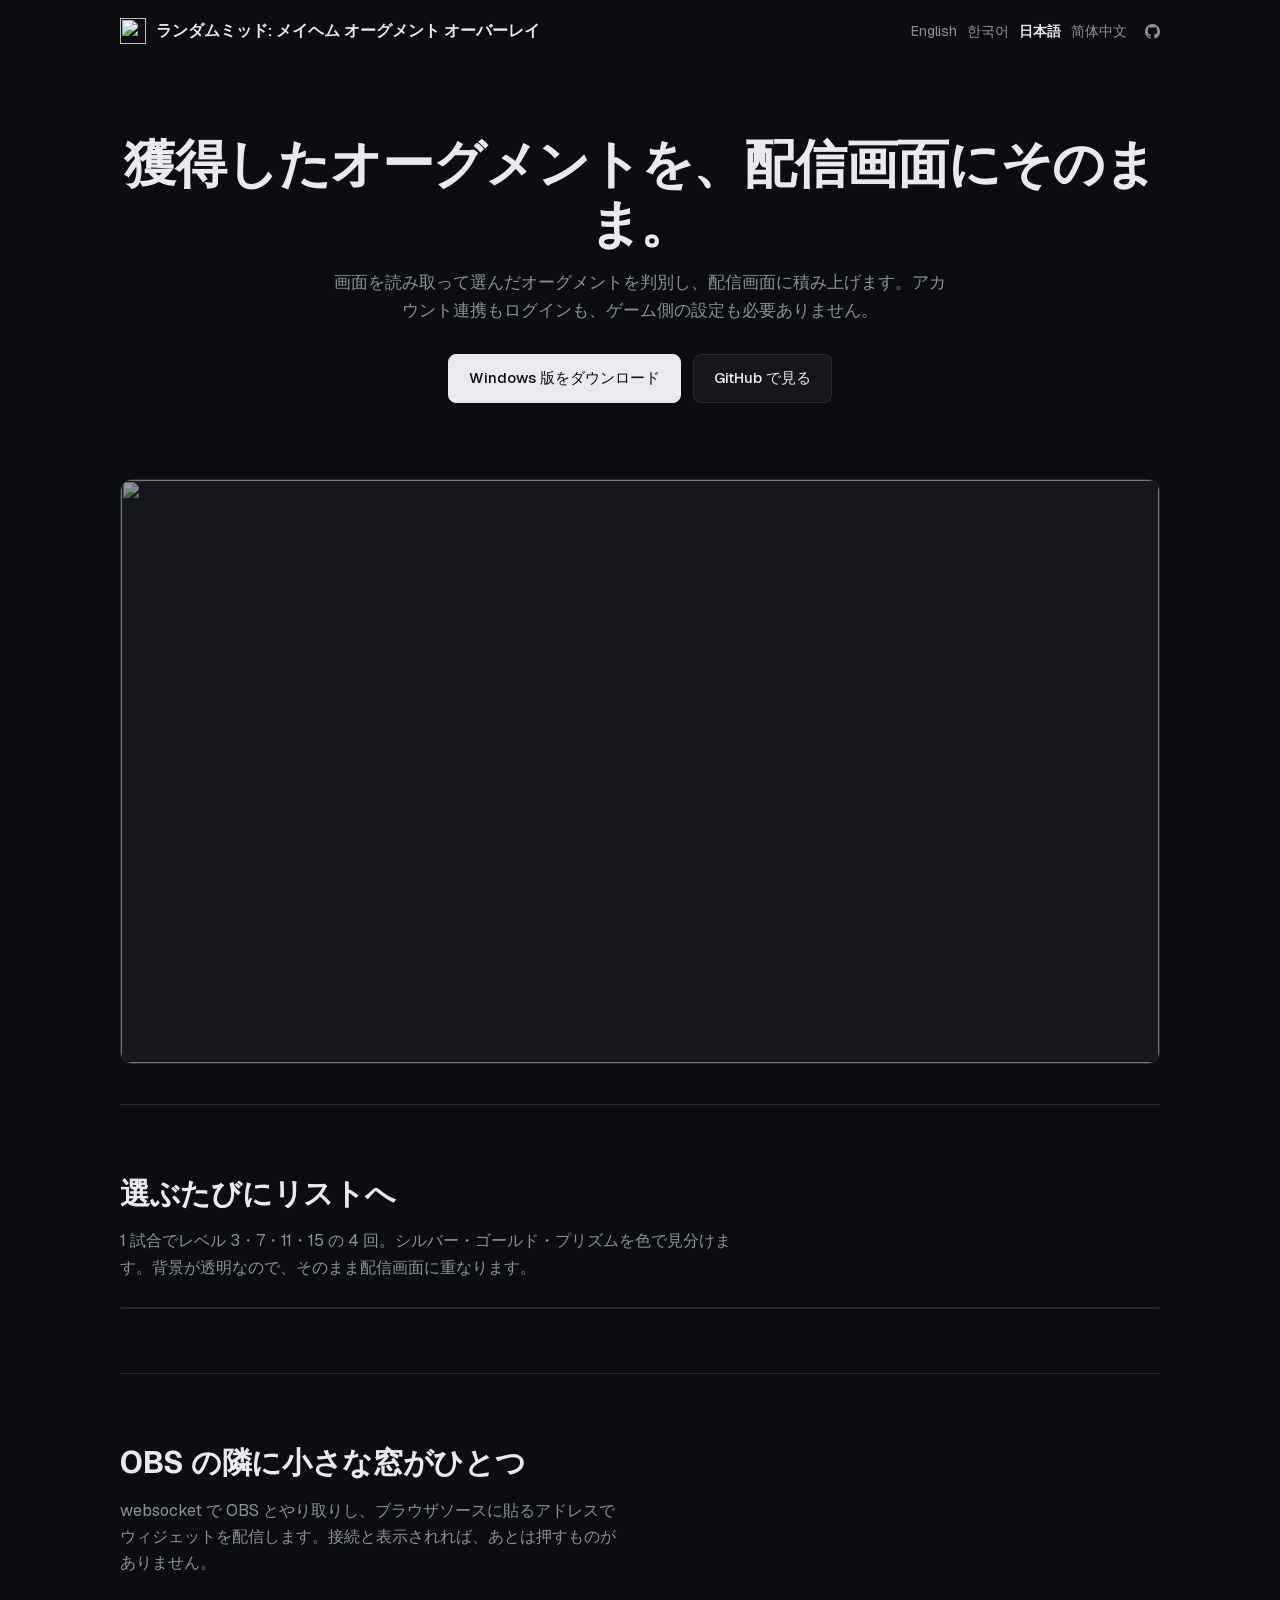
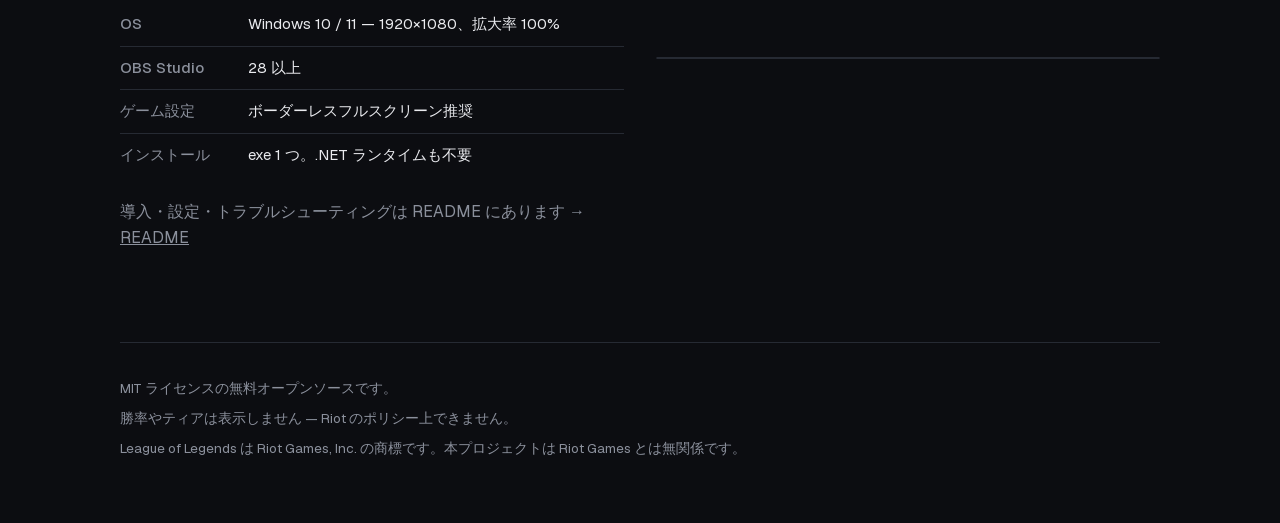
==== docs/site/ja/index.html @ 4fd58b03 "Put a landing page under docs/site, not deployed yet A GitHub repository is a poor thing to send a s" ====
<!doctype html>
<html lang="ja">
<head>
<meta charset="utf-8">
<meta name="viewport" content="width=device-width,initial-scale=1">
<title>ランダムミッド: メイヘム オーグメント オーバーレイ</title>
<meta name="description" content="リーグ・オブ・レジェンドのランダムミッド: メイヘムで獲得したオーグメントを OBS の配信画面に表示します。">
<link rel="icon" href="../img/icon.png">
<link rel="stylesheet" href="../style.css">
<link rel="canonical" href="https://finerestaurant.github.io/aram-augment-overlay/ja/">
<link rel="alternate" hreflang="en" href="https://finerestaurant.github.io/aram-augment-overlay/">
  <link rel="alternate" hreflang="ko" href="https://finerestaurant.github.io/aram-augment-overlay/ko/">
  <link rel="alternate" hreflang="ja" href="https://finerestaurant.github.io/aram-augment-overlay/ja/">
  <link rel="alternate" hreflang="zh" href="https://finerestaurant.github.io/aram-augment-overlay/zh/">
<meta property="og:type" content="website">
<meta property="og:title" content="ランダムミッド: メイヘム オーグメント オーバーレイ">
<meta property="og:description" content="リーグ・オブ・レジェンドのランダムミッド: メイヘムで獲得したオーグメントを OBS の配信画面に表示します。">
<meta property="og:image" content="https://finerestaurant.github.io/aram-augment-overlay/img/overlay.png">
<meta property="og:url" content="https://finerestaurant.github.io/aram-augment-overlay/ja/">
<meta name="twitter:card" content="summary_large_image">
</head>
<body>

<div class="wrap">
  <header class="nav">
    <a class="brand" href="../"><img src="../img/icon.png" alt=""> ランダムミッド: メイヘム オーグメント オーバーレイ</a>
    <div class="nav-right">
      <div class="langs"><a href="../">English</a><a href="../ko/">한국어</a><span class="on">日本語</span><a href="../zh/">简体中文</a></div>
      <a class="gh" href="https://github.com/Finerestaurant/aram-augment-overlay">
        <svg viewBox="0 0 16 16" width="15" height="15" aria-hidden="true" fill="currentColor"><path d="M8 0C3.58 0 0 3.58 0 8c0 3.54 2.29 6.53 5.47 7.59.4.07.55-.17.55-.38 0-.19-.01-.82-.01-1.49-2.01.37-2.53-.49-2.69-.94-.09-.23-.48-.94-.82-1.13-.28-.15-.68-.52-.01-.53.63-.01 1.08.58 1.23.82.72 1.21 1.87.87 2.33.66.07-.52.28-.87.51-1.07-1.78-.2-3.64-.89-3.64-3.95 0-.87.31-1.59.82-2.15-.08-.2-.36-1.02.08-2.12 0 0 .67-.21 2.2.82.64-.18 1.32-.27 2-.27s1.36.09 2 .27c1.53-1.04 2.2-.82 2.2-.82.44 1.1.16 1.92.08 2.12.51.56.82 1.27.82 2.15 0 3.07-1.87 3.75-3.65 3.95.29.25.54.73.54 1.48 0 1.07-.01 1.93-.01 2.2 0 .21.15.46.55.38A8.01 8.01 0 0 0 16 8c0-4.42-3.58-8-8-8Z"/></svg>
        <span id="nav-stars"></span>
      </a>
    </div>
  </header>
</div>

<div class="wrap">
  <section class="hero">
    <h1>獲得したオーグメントを、配信画面にそのまま。</h1>
    <p class="sub">画面を読み取って選んだオーグメントを判別し、配信画面に積み上げます。アカウント連携もログインも、ゲーム側の設定も必要ありません。</p>
    <div class="cta">
      <a class="btn primary" href="https://github.com/Finerestaurant/aram-augment-overlay/releases/latest/download/ARAM-Augment-Overlay.exe">Windows 版をダウンロード</a>
      <a class="btn" href="https://github.com/Finerestaurant/aram-augment-overlay">GitHub で見る</a>
    </div>

    <p class="stats">
      <span hidden><b id="stat-downloads"></b> ダウンロード</span>
      <span hidden><b id="stat-stars"></b> スター</span>
      <span hidden><b id="stat-forks"></b> フォーク</span>
      <span hidden><b id="stat-version"></b></span>
    </p>

    <div class="showcase">
      <div class="frame">
        <img class="shot" src="../img/game.jpg" alt="" fetchpriority="high">
        <img class="widget" src="../img/widget.png" alt="">
      </div>
    </div>
  </section>
</div>

<div class="wrap">
  <section class="block">
    <h2>選ぶたびにリストへ</h2>
    <p>1 試合でレベル 3・7・11・15 の 4 回。シルバー・ゴールド・プリズムを色で見分けます。背景が透明なので、そのまま配信画面に重なります。</p>
    <img class="wide" src="../img/overlay.gif" alt="" loading="lazy">
  </section>

  <section class="block">
    <div class="two">
      <div>
        <h2>OBS の隣に小さな窓がひとつ</h2>
        <p>websocket で OBS とやり取りし、ブラウザソースに貼るアドレスでウィジェットを配信します。接続と表示されれば、あとは押すものがありません。</p>
        <ul class="reqs">
      <li><b>OS</b><span>Windows 10 / 11 — 1920×1080、拡大率 100%</span></li>
      <li><b>OBS Studio</b><span>28 以上</span></li>
      <li><b>ゲーム設定</b><span>ボーダーレスフルスクリーン推奨</span></li>
      <li><b>インストール</b><span>exe 1 つ。.NET ランタイムも不要</span></li>
        </ul>
        <p style="margin-top:22px">導入・設定・トラブルシューティングは README にあります → <a href="https://github.com/Finerestaurant/aram-augment-overlay/blob/main/README.ja.md">README</a></p>
      </div>
      <img class="wide" src="../img/app-status.png" alt="" loading="lazy">
    </div>
  </section>
</div>

<div class="wrap">
  <footer>
    <p>MIT ライセンスの無料オープンソースです。</p>
    <p>勝率やティアは表示しません — Riot のポリシー上できません。</p>
    <p>League of Legends は Riot Games, Inc. の商標です。本プロジェクトは Riot Games とは無関係です。</p>
  </footer>
</div>

<script src="../stats.js" defer></script>
</body>
</html>
---- docs/site/style.css ----
/* Geist — Vercel 서체. steambrew.app 이 쓰는 것과 같다.
   SIL OFL, 가변 폰트를 직접 호스팅한다 (외부 요청 없음).
   CJK 글리프는 없으므로 한국어·일본어·중국어는 아래 스택에서 시스템 폰트로 떨어진다. */
@font-face {
  font-family: 'Geist';
  font-style: normal;
  font-weight: 300 700;
  font-display: swap;
  src: url('fonts/geist-latin-ext.woff2') format('woff2');
  unicode-range: U+0100-02BA, U+02BD-02C5, U+02C7-02CC, U+02CE-02D7, U+02DD-02FF,
                 U+0304, U+0308, U+0329, U+1D00-1DBF, U+1E00-1E9F, U+1EF2-1EFF,
                 U+2020, U+20A0-20AB, U+20AD-20C0, U+2113, U+2C60-2C7F, U+A720-A7FF;
}
@font-face {
  font-family: 'Geist';
  font-style: normal;
  font-weight: 300 700;
  font-display: swap;
  src: url('fonts/geist-latin.woff2') format('woff2');
  unicode-range: U+0000-00FF, U+0131, U+0152-0153, U+02BB-02BC, U+02C6, U+02DA,
                 U+02DC, U+0304, U+0308, U+0329, U+2000-206F, U+20AC, U+2122,
                 U+2191, U+2193, U+2212, U+2215, U+FEFF, U+FFFD;
}

/* 위젯이 쓰는 색을 그대로 가져왔다: 어두운 카드 바탕에 등급별 띠. */
:root {
  --bg:        #0c0d11;
  --surface:   #15171d;
  --line:      #262a33;
  --text:      #e9eaee;
  --muted:     #8b909c;
  --gold:      #e0a83c;
  --prismatic: #c98fd6;
  --silver:    #9aa0ac;
}

* { box-sizing: border-box; }

body {
  margin: 0;
  background: var(--bg);
  color: var(--text);
  font: 16px/1.65 'Geist', -apple-system, BlinkMacSystemFont, "Segoe UI",
        "Apple SD Gothic Neo", "Noto Sans KR", "Hiragino Sans", "Noto Sans JP",
        "PingFang SC", "Noto Sans SC", Roboto, sans-serif;
  -webkit-font-smoothing: antialiased;
}

a { color: inherit; }

.wrap { width: min(1040px, 100% - 48px); margin-inline: auto; }

/* ---- nav ---------------------------------------------------------- */

.nav {
  display: flex; align-items: center; justify-content: space-between;
  gap: 16px; padding: 18px 0;
}
.brand { display: flex; align-items: center; gap: 10px; font-weight: 600; text-decoration: none; }
.brand img { width: 26px; height: 26px; }
.nav-right { display: flex; align-items: center; gap: 18px; font-size: 14px; }
.langs { display: flex; gap: 10px; color: var(--muted); }
.langs a { text-decoration: none; }
.langs a:hover { color: var(--text); }
.langs .on { color: var(--text); font-weight: 600; }
.nav-right > a { color: var(--muted); text-decoration: none; }
.nav-right > a:hover { color: var(--text); }
.gh { display: flex; align-items: center; gap: 6px; }
.gh span:empty { display: none; }

/* ---- hero --------------------------------------------------------- */

.hero { padding: 72px 0 40px; text-align: center; }
.hero h1 {
  margin: 0 0 14px;
  font-size: clamp(30px, 5vw, 52px);
  line-height: 1.15; letter-spacing: -0.02em;
}
.hero .sub { margin: 0 auto 30px; max-width: 620px; color: var(--muted); font-size: 17px; }

/* 별·다운로드 수. 값이 오기 전이나 실패했을 때는 hidden 이라 아무것도 안 보인다. */
.stats {
  margin: 20px 0 0; display: flex; gap: 8px 18px; justify-content: center;
  flex-wrap: wrap; color: var(--muted); font-size: 14px;
}
.stats span:not([hidden]) ~ span:not([hidden])::before {
  content: "·"; margin-right: 18px; color: var(--line);
}
.stats b { color: var(--text); font-weight: 600; }

.cta { display: flex; gap: 12px; justify-content: center; flex-wrap: wrap; }
.btn {
  display: inline-flex; align-items: center; gap: 8px;
  padding: 11px 20px; border-radius: 8px;
  border: 1px solid var(--line); background: var(--surface);
  color: var(--text); text-decoration: none; font-size: 15px; font-weight: 500;
}
.btn:hover { border-color: #3a4050; }
.btn.primary { background: var(--text); color: #0c0d11; border-color: var(--text); }
.btn.primary:hover { background: #fff; }

/* ---- showcase: 게임 화면(자리) 위에 위젯이 얹힌 모습 ---------------- */

.showcase { margin-top: 56px; }
.frame {
  position: relative; aspect-ratio: 16 / 9;
  border: 1px solid var(--line); border-radius: 12px;
  background: var(--surface); overflow: hidden;
}
.frame > img.shot {
  width: 100%; height: 100%; object-fit: cover; display: block;
  /* 게임 화면은 배경이다. 살짝 눌러야 위젯의 흰 글자가 앞으로 나온다. */
  filter: brightness(.62) saturate(.9);
}

/* 아직 스크린샷이 없는 자리 */
.frame.empty {
  display: grid; place-items: center;
  border-style: dashed;
  background:
    repeating-linear-gradient(45deg, #14161c 0 12px, #12141a 12px 24px);
}
.frame.empty .note { color: #4b515f; font-size: 13px; letter-spacing: .04em; }

.frame .widget {
  position: absolute; left: 4%; top: 10%;
  width: 30%; max-width: 300px;
  border-radius: 8px;
  box-shadow: 0 18px 50px rgba(0,0,0,.6);
}

/* ---- blocks ------------------------------------------------------- */

.block { padding: 64px 0; border-top: 1px solid var(--line); }
.block h2 { margin: 0 0 10px; font-size: clamp(22px, 3vw, 30px); letter-spacing: -0.01em; }
.block p  { margin: 0 0 26px; color: var(--muted); max-width: 640px; }
.block img.wide { width: 100%; border: 1px solid var(--line); border-radius: 10px; display: block; }

.two { display: grid; gap: 32px; grid-template-columns: 1fr 1fr; align-items: center; }
@media (max-width: 760px) { .two { grid-template-columns: 1fr; } }

.reqs { list-style: none; margin: 22px 0 0; padding: 0; font-size: 15px; }
.reqs li { display: flex; gap: 12px; padding: 9px 0; border-bottom: 1px solid var(--line); }
.reqs li:last-child { border-bottom: 0; }
.reqs b { min-width: 116px; color: var(--muted); font-weight: 500; }

/* ---- footer ------------------------------------------------------- */

footer {
  border-top: 1px solid var(--line); padding: 34px 0 56px;
  color: var(--muted); font-size: 13.5px;
}
footer p { margin: 0 0 8px; }
footer a { color: var(--muted); }
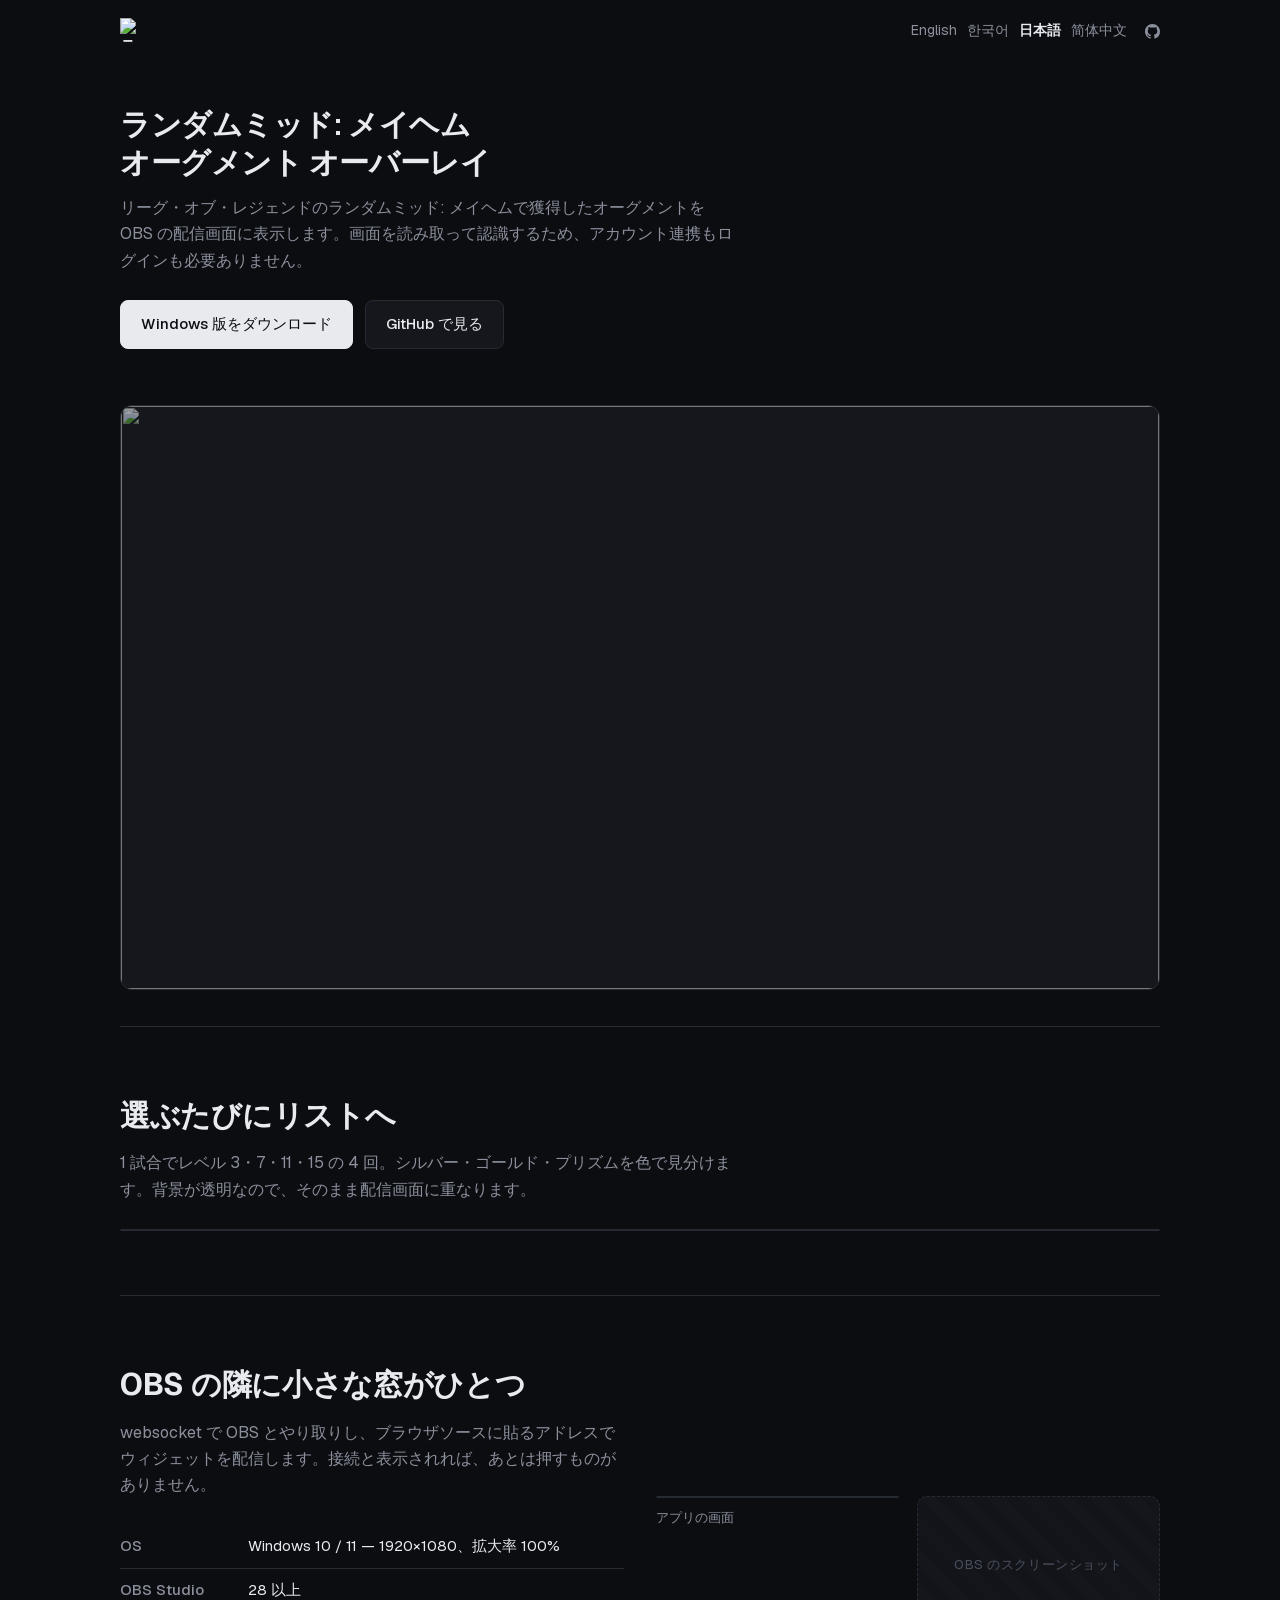
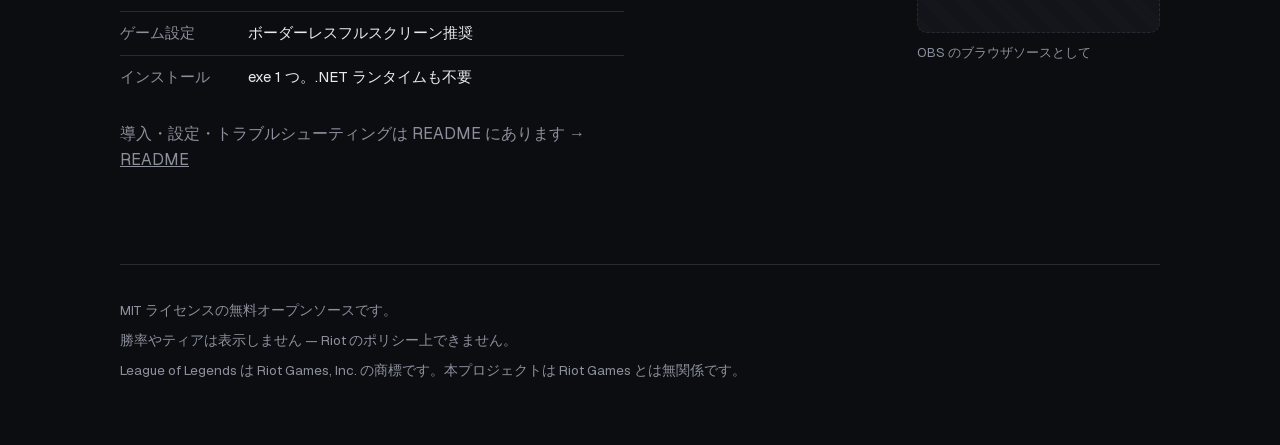
==== commit f863aebd: "Drop the hero on the site, and leave a slot for the OBS screenshot A hero exists to sell, and the co" ====
--- a/docs/site/ja/index.html
+++ b/docs/site/ja/index.html
@@ -23,7 +23,7 @@
 
 <div class="wrap">
   <header class="nav">
-    <a class="brand" href="../"><img src="../img/icon.png" alt=""> ランダムミッド: メイヘム オーグメント オーバーレイ</a>
+    <a class="brand" href="../"><img src="../img/icon.png" alt="ランダムミッド: メイヘム オーグメント オーバーレイ"></a>
     <div class="nav-right">
       <div class="langs"><a href="../">English</a><a href="../ko/">한국어</a><span class="on">日本語</span><a href="../zh/">简体中文</a></div>
       <a class="gh" href="https://github.com/Finerestaurant/aram-augment-overlay">
@@ -36,8 +36,8 @@
 
 <div class="wrap">
   <section class="hero">
-    <h1>獲得したオーグメントを、配信画面にそのまま。</h1>
-    <p class="sub">画面を読み取って選んだオーグメントを判別し、配信画面に積み上げます。アカウント連携もログインも、ゲーム側の設定も必要ありません。</p>
+    <h1>ランダムミッド: メイヘム<br>オーグメント オーバーレイ</h1>
+    <p class="sub">リーグ・オブ・レジェンドのランダムミッド: メイヘムで獲得したオーグメントを OBS の配信画面に表示します。画面を読み取って認識するため、アカウント連携もログインも必要ありません。</p>
     <div class="cta">
       <a class="btn primary" href="https://github.com/Finerestaurant/aram-augment-overlay/releases/latest/download/ARAM-Augment-Overlay.exe">Windows 版をダウンロード</a>
       <a class="btn" href="https://github.com/Finerestaurant/aram-augment-overlay">GitHub で見る</a>
@@ -79,7 +79,18 @@
         </ul>
         <p style="margin-top:22px">導入・設定・トラブルシューティングは README にあります → <a href="https://github.com/Finerestaurant/aram-augment-overlay/blob/main/README.ja.md">README</a></p>
       </div>
-      <img class="wide" src="../img/app-status.png" alt="" loading="lazy">
+      <div class="pair">
+        <figure>
+          <img src="../img/app-status.png" alt="" loading="lazy">
+          <figcaption>アプリの画面</figcaption>
+        </figure>
+        <figure>
+          <!-- OBS 안에서 브라우저 소스로 띄운 화면이 들어올 자리.
+               준비되면 이 div 를 <img src="../img/obs.png" ...> 로 바꾼다. 16:9 로. -->
+          <div class="ph"><span>OBS のスクリーンショット</span></div>
+          <figcaption>OBS のブラウザソースとして</figcaption>
+        </figure>
+      </div>
     </div>
   </section>
 </div>
--- a/docs/site/style.css
+++ b/docs/site/style.css
@@ -70,17 +70,19 @@
 
 /* ---- hero --------------------------------------------------------- */
 
-.hero { padding: 72px 0 40px; text-align: center; }
+/* 히어로를 쓰지 않는다. 설명이 건조한데 활자만 크면 목소리만 커진다.
+   이름은 문서 제목 크기로 왼쪽에 두고, 설명하는 일은 아래 이미지가 한다. */
+.hero { padding: 44px 0 36px; }
 .hero h1 {
   margin: 0 0 14px;
-  font-size: clamp(30px, 5vw, 52px);
-  line-height: 1.15; letter-spacing: -0.02em;
+  font-size: clamp(24px, 2.6vw, 30px);
+  line-height: 1.25; letter-spacing: -0.015em; font-weight: 600;
 }
-.hero .sub { margin: 0 auto 30px; max-width: 620px; color: var(--muted); font-size: 17px; }
+.hero .sub { margin: 0 0 26px; max-width: 620px; color: var(--muted); font-size: 16px; }
 
 /* 별·다운로드 수. 값이 오기 전이나 실패했을 때는 hidden 이라 아무것도 안 보인다. */
 .stats {
-  margin: 20px 0 0; display: flex; gap: 8px 18px; justify-content: center;
+  margin: 18px 0 0; display: flex; gap: 8px 18px; justify-content: flex-start;
   flex-wrap: wrap; color: var(--muted); font-size: 14px;
 }
 .stats span:not([hidden]) ~ span:not([hidden])::before {
@@ -88,7 +90,7 @@
 }
 .stats b { color: var(--text); font-weight: 600; }
 
-.cta { display: flex; gap: 12px; justify-content: center; flex-wrap: wrap; }
+.cta { display: flex; gap: 12px; justify-content: flex-start; flex-wrap: wrap; }
 .btn {
   display: inline-flex; align-items: center; gap: 8px;
   padding: 11px 20px; border-radius: 8px;
@@ -101,7 +103,7 @@
 
 /* ---- showcase: 게임 화면(자리) 위에 위젯이 얹힌 모습 ---------------- */
 
-.showcase { margin-top: 56px; }
+.showcase { margin-top: 38px; }
 .frame {
   position: relative; aspect-ratio: 16 / 9;
   border: 1px solid var(--line); border-radius: 12px;
@@ -137,6 +139,22 @@
 .block img.wide { width: 100%; border: 1px solid var(--line); border-radius: 10px; display: block; }
 
 .two { display: grid; gap: 32px; grid-template-columns: 1fr 1fr; align-items: center; }
+
+/* 프로그램 창과 OBS 화면을 나란히. 아직 없는 쪽은 빈 자리로 둔다. */
+.pair { display: grid; gap: 18px; grid-template-columns: 1fr 1fr; align-items: start; }
+.pair figure { margin: 0; }
+.pair img {
+  width: 100%; display: block;
+  border: 1px solid var(--line); border-radius: 10px;
+}
+.pair figcaption { margin-top: 9px; color: var(--muted); font-size: 13px; }
+.ph {
+  display: grid; place-items: center; aspect-ratio: 16 / 9;
+  border: 1px dashed var(--line); border-radius: 10px;
+  background: repeating-linear-gradient(45deg, #14161c 0 12px, #12141a 12px 24px);
+}
+.ph span { color: #4b515f; font-size: 13px; letter-spacing: .04em; }
+@media (max-width: 620px) { .pair { grid-template-columns: 1fr; } }
 @media (max-width: 760px) { .two { grid-template-columns: 1fr; } }
 
 .reqs { list-style: none; margin: 22px 0 0; padding: 0; font-size: 15px; }
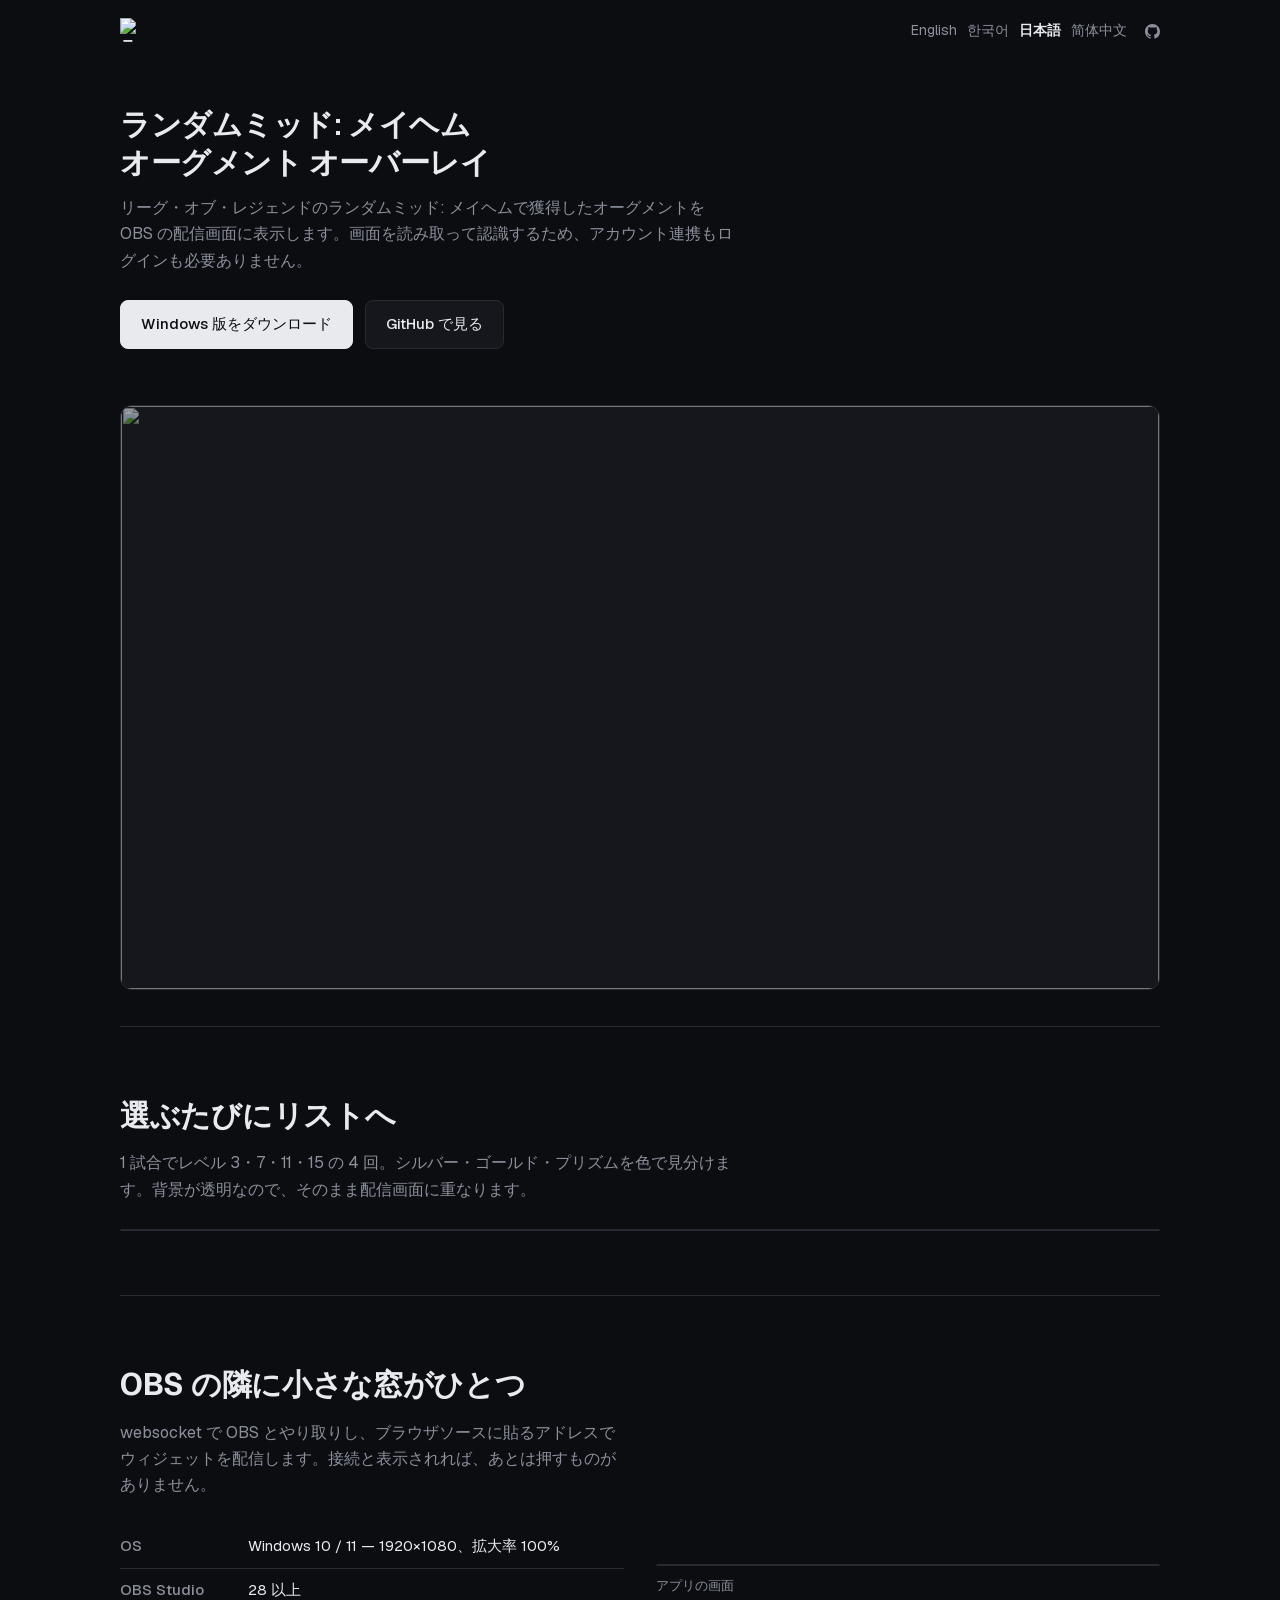
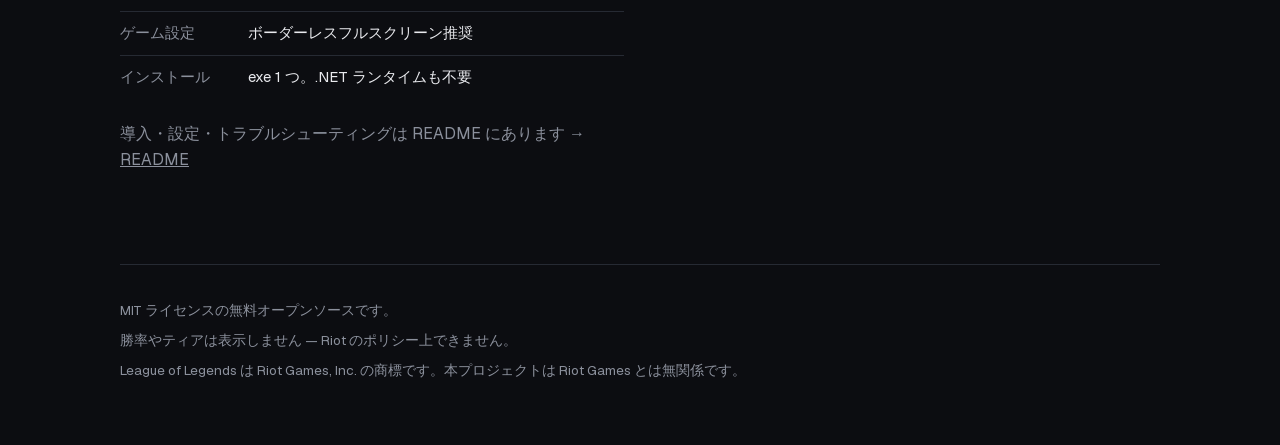
==== commit 405869d3: "Drop the empty OBS screenshot slot from the site The four pages each carried a dashed 16:9 box capti" ====
--- a/docs/site/ja/index.html
+++ b/docs/site/ja/index.html
@@ -84,12 +84,6 @@
           <img src="../img/app-status.png" alt="" loading="lazy">
           <figcaption>アプリの画面</figcaption>
         </figure>
-        <figure>
-          <!-- OBS 안에서 브라우저 소스로 띄운 화면이 들어올 자리.
-               준비되면 이 div 를 <img src="../img/obs.png" ...> 로 바꾼다. 16:9 로. -->
-          <div class="ph"><span>OBS のスクリーンショット</span></div>
-          <figcaption>OBS のブラウザソースとして</figcaption>
-        </figure>
       </div>
     </div>
   </section>
--- a/docs/site/style.css
+++ b/docs/site/style.css
@@ -140,20 +140,16 @@
 
 .two { display: grid; gap: 32px; grid-template-columns: 1fr 1fr; align-items: center; }
 
-/* 프로그램 창과 OBS 화면을 나란히. 아직 없는 쪽은 빈 자리로 둔다. */
-.pair { display: grid; gap: 18px; grid-template-columns: 1fr 1fr; align-items: start; }
+/* 그림이 하나면 한 칸, 둘이면 나란히. 고정 2열로 두면 한 장짜리가 반쪽만
+   차지한 채 옆이 비어 보인다. */
+.pair { display: grid; gap: 18px; align-items: start;
+        grid-template-columns: repeat(auto-fit, minmax(260px, 1fr)); }
 .pair figure { margin: 0; }
 .pair img {
   width: 100%; display: block;
   border: 1px solid var(--line); border-radius: 10px;
 }
 .pair figcaption { margin-top: 9px; color: var(--muted); font-size: 13px; }
-.ph {
-  display: grid; place-items: center; aspect-ratio: 16 / 9;
-  border: 1px dashed var(--line); border-radius: 10px;
-  background: repeating-linear-gradient(45deg, #14161c 0 12px, #12141a 12px 24px);
-}
-.ph span { color: #4b515f; font-size: 13px; letter-spacing: .04em; }
 @media (max-width: 620px) { .pair { grid-template-columns: 1fr; } }
 @media (max-width: 760px) { .two { grid-template-columns: 1fr; } }
 
